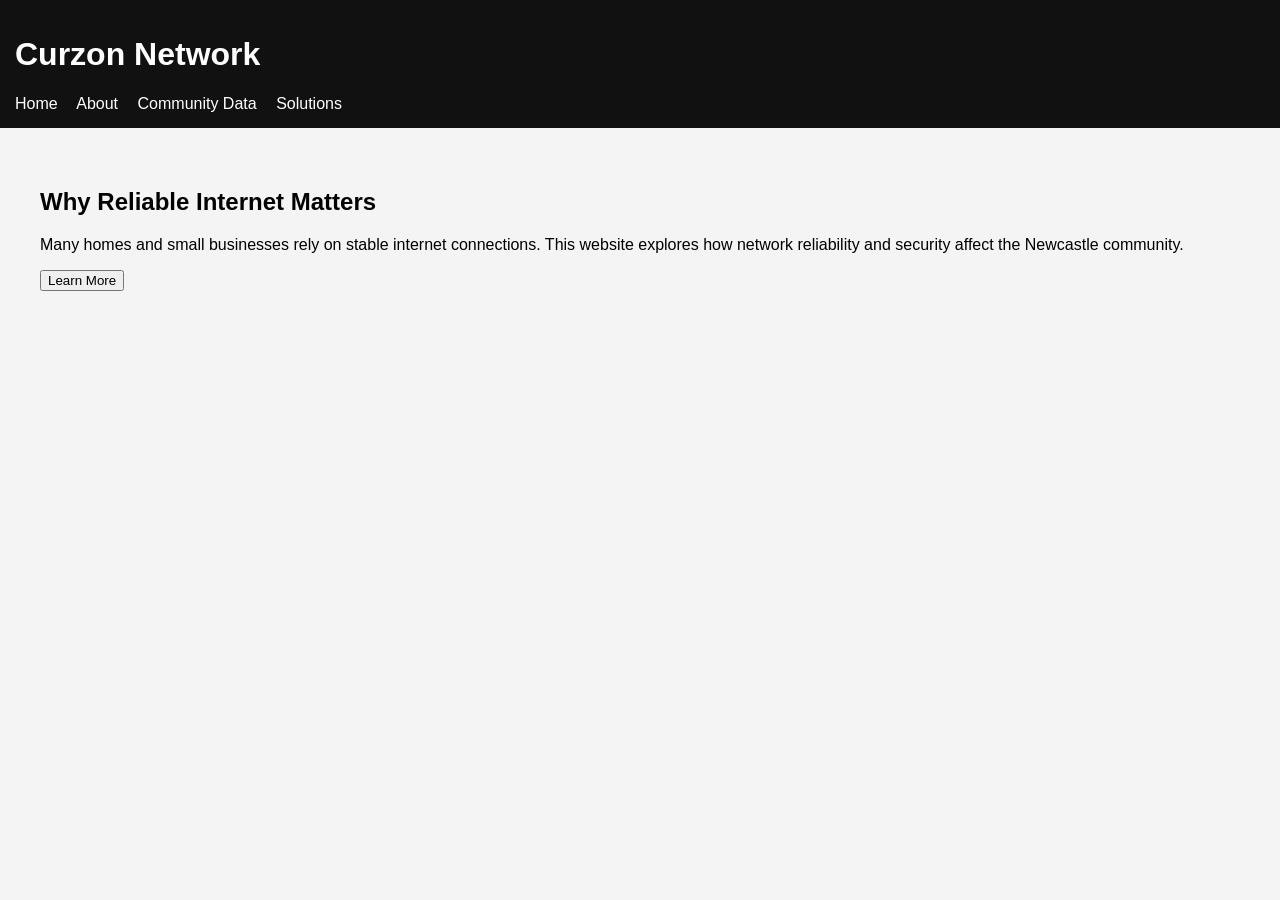
==== index.html @ c95ac4d8 "website" ====
<!DOCTYPE html>
<html>
<head>
    <title>Curzon Network | Reliable Internet for the Community</title>
    <link rel="stylesheet" href="css/style.css">
</head>

<body>

<header>
    <h1>Curzon Network</h1>
    <nav>
        <a href="index.html">Home</a>
        <a href="about.html">About</a>
        <a href="data.html">Community Data</a>
        <a href="solution.html">Solutions</a>
    </nav>
</header>

<section>
    <h2>Why Reliable Internet Matters</h2>
    <p>
        Many homes and small businesses rely on stable internet connections.
        This website explores how network reliability and security affect
        the Newcastle community.
    </p>

    <button onclick="showMessage()">Learn More</button>
</section>

<script src="js/script.js"></script>

</body>
</html>
---- css/style.css ----
body{
    font-family: Arial;
    margin:0;
    background:#f4f4f4;
}

header{
    background:#111;
    color:white;
    padding:15px;
}

nav a{
    color:white;
    margin-right:15px;
    text-decoration:none;
}

section{
    padding:40px;
}
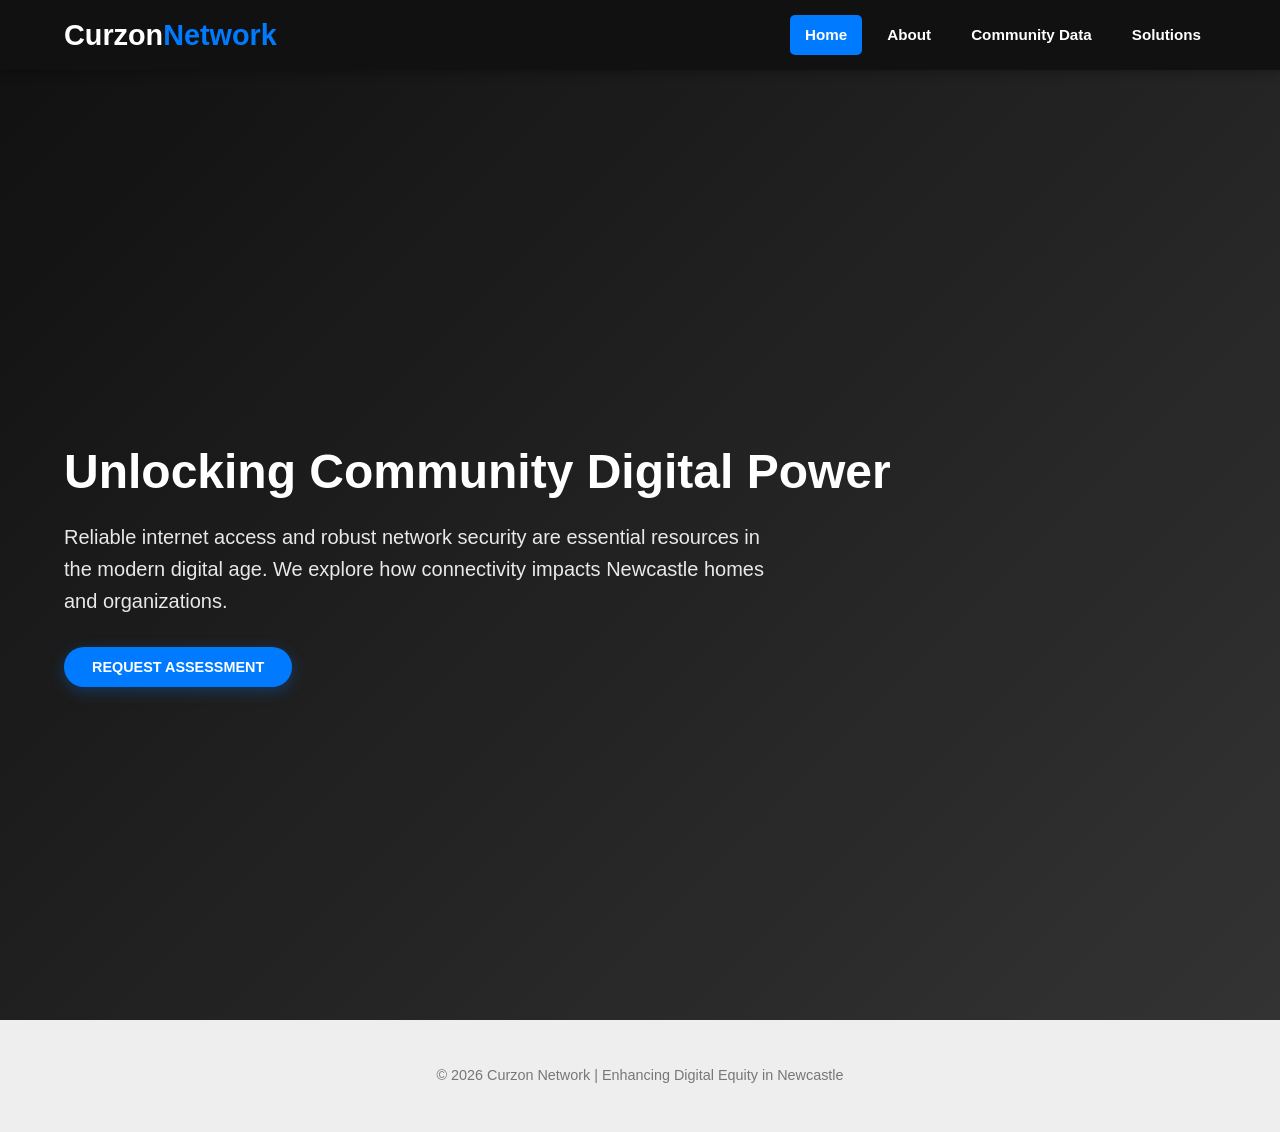
==== commit a8584528: "Website refresh" ====
--- a/index.html
+++ b/index.html
@@ -1,34 +1,39 @@
 <!DOCTYPE html>
-<html>
+<html lang="en">
 <head>
-    <title>Curzon Network | Reliable Internet for the Community</title>
+    <meta charset="UTF-8">
+    <meta name="viewport" content="width=device-width, initial-scale=1.0">
+    <title>Curzon Network | Ensuring Digital Access for All</title>
     <link rel="stylesheet" href="css/style.css">
 </head>
-
 <body>
 
 <header>
-    <h1>Curzon Network</h1>
-    <nav>
-        <a href="index.html">Home</a>
-        <a href="about.html">About</a>
-        <a href="data.html">Community Data</a>
-        <a href="solution.html">Solutions</a>
-    </nav>
+    <div class="container">
+        <h1>Curzon<span>Network</span></h1>
+        <nav>
+            <a href="index.html" class="active">Home</a>
+            <a href="about.html">About</a>
+            <a href="data.html">Community Data</a>
+            <a href="solution.html">Solutions</a>
+        </nav>
+    </div>
 </header>
 
-<section>
-    <h2>Why Reliable Internet Matters</h2>
-    <p>
-        Many homes and small businesses rely on stable internet connections.
-        This website explores how network reliability and security affect
-        the Newcastle community.
-    </p>
-
-    <button onclick="showMessage()">Learn More</button>
+<section class="hero">
+    <div class="container">
+        <h2>Unlocking Community Digital Power</h2>
+        <p>Reliable internet access and robust network security are essential resources in the modern digital age. We explore how connectivity impacts Newcastle homes and organizations.</p>
+        <button class="btn" onclick="showMessage()">Request Assessment</button>
+    </div>
 </section>
 
+<footer>
+    <div class="container">
+        <p>&copy; 2026 Curzon Network | Enhancing Digital Equity in Newcastle</p>
+    </div>
+</footer>
+
 <script src="js/script.js"></script>
-
 </body>
 </html>
--- a/css/style.css
+++ b/css/style.css
@@ -1,21 +1,209 @@
-body{
-    font-family: Arial;
-    margin:0;
-    background:#f4f4f4;
-}
-
-header{
-    background:#111;
-    color:white;
-    padding:15px;
-}
-
-nav a{
-    color:white;
-    margin-right:15px;
-    text-decoration:none;
-}
-
-section{
-    padding:40px;
+/* --- Global Styles --- */
+:root {
+  --primary-color: #f7faff; /* Soft background */
+  --secondary-color: #007bff; /* Electric Blue accent */
+  --dark-color: #111;
+  --text-dark: #333;
+  --text-light: #fff;
+  --card-bg: #fff;
+  --header-height: 70px;
+}
+
+body {
+  font-family: 'Segoe UI', Roboto, Helvetica, Arial, sans-serif;
+  margin: 0;
+  padding: 0;
+  background-color: var(--primary-color);
+  color: var(--text-dark);
+  line-height: 1.6;
+}
+
+/* --- Layout Utility --- */
+.container {
+  width: 90%;
+  max-width: 1200px;
+  margin: 0 auto;
+  padding: 0 20px;
+}
+
+/* --- Header & Navigation --- */
+header {
+  background: var(--dark-color);
+  color: var(--text-light);
+  height: var(--header-height);
+  display: flex;
+  align-items: center;
+  position: fixed; /* Keep it visible when scrolling */
+  width: 100%;
+  top: 0;
+  z-index: 1000;
+  box-shadow: 0 2px 10px rgba(0,0,0,0.3);
+}
+
+header .container {
+  display: flex;
+  justify-content: space-between;
+  align-items: center;
+}
+
+header h1 {
+  margin: 0;
+  font-size: 1.8rem;
+  font-weight: 700;
+}
+
+header h1 span {
+  color: var(--secondary-color);
+}
+
+nav {
+  display: flex;
+  gap: 10px;
+}
+
+nav a {
+  color: var(--text-light);
+  text-decoration: none;
+  font-weight: 600;
+  font-size: 0.95rem;
+  padding: 8px 15px;
+  border-radius: 5px;
+  transition: background-color 0.3sease, color 0.3sease;
+}
+
+/* Navigation Hover & Active State */
+nav a:hover, nav a.active {
+  background-color: var(--secondary-color);
+  color: var(--text-light);
+}
+
+/* --- Hero Section (Homepage) --- */
+.hero {
+  /* Using a modern gradient background */
+  background: linear-gradient(135deg, var(--dark-color) 0%, #333 100%);
+  color: var(--text-light);
+  min-height: calc(100vh - var(--header-height));
+  display: flex;
+  align-items: center;
+  margin-top: var(--header-height); /* Account for fixed header */
+  padding: 60px 0;
+}
+
+.hero h2 {
+  font-size: 3rem;
+  margin-bottom: 20px;
+  line-height: 1.2;
+}
+
+.hero p {
+  font-size: 1.25rem;
+  max-width: 700px;
+  margin-bottom: 30px;
+  opacity: 0.9;
+}
+
+/* --- Buttons --- */
+.btn {
+  display: inline-block;
+  background-color: var(--secondary-color);
+  color: var(--text-light);
+  padding: 12px 28px;
+  border: none;
+  border-radius: 50px; /* Fully rounded 'pill' button */
+  font-weight: 700;
+  text-transform: uppercase;
+  font-size: 0.9rem;
+  cursor: pointer;
+  transition: background-color 0.3s ease, transform 0.2s ease;
+  box-shadow: 0 4px 15px rgba(0,123,255,0.3);
+}
+
+.btn:hover {
+  background-color: #0056b3; /* Darker blue on hover */
+  transform: translateY(-2px); /* Slight 'lift' effect */
+}
+
+/* --- Content Sections --- */
+section.main-content {
+  padding: 80px 0;
+  margin-top: var(--header-height); /* Applied only to internal pages */
+}
+
+section.main-content h1 {
+  font-size: 2.5rem;
+  margin-bottom: 20px;
+  border-left: 5px solid var(--secondary-color);
+  padding-left: 15px;
+}
+
+section.main-content p {
+  font-size: 1.1rem;
+  margin-bottom: 20px;
+  max-width: 800px;
+}
+
+/* --- Data Grid (Community Data Page) --- */
+.data-grid {
+  display: grid;
+  grid-template-columns: repeat(auto-fit, minmax(280px, 1fr)); /* Responsive grid */
+  gap: 30px;
+  margin-top: 40px;
+}
+
+.card {
+  background-color: var(--card-bg);
+  padding: 30px;
+  border-radius: 12px;
+  box-shadow: 0 5px 25px rgba(0,0,0,0.05);
+  transition: transform 0.3s ease;
+}
+
+.card:hover {
+  transform: translateY(-5px); /* Lift card on hover */
+}
+
+.card h3 {
+  font-size: 2rem;
+  color: var(--secondary-color);
+  margin-bottom: 15px;
+  font-weight: 700;
+}
+
+.card p {
+  margin: 0;
+  font-size: 1rem;
+}
+
+/* --- Solutions Layout (Flexbox) --- */
+.solutions-content {
+  display: flex;
+  gap: 40px;
+  align-items: center;
+  margin-top: 40px;
+}
+
+.solutions-text {
+  flex: 1;
+}
+
+.solutions-image {
+  flex: 1;
+  border-radius: 12px;
+  box-shadow: 0 5px 25px rgba(0,0,0,0.05);
+  overflow: hidden;
+  height: 300px;
+  background: #ccc; /* Placeholder color, insert actual image */
+  display: flex;
+  align-items: center;
+  justify-content: center;
+  color: #666;
+}
+
+/* --- Footer --- */
+footer {
+  background: #eee;
+  padding: 30px 0;
+  text-align: center;
+  font-size: 0.9rem;
+  color: #777;
 }
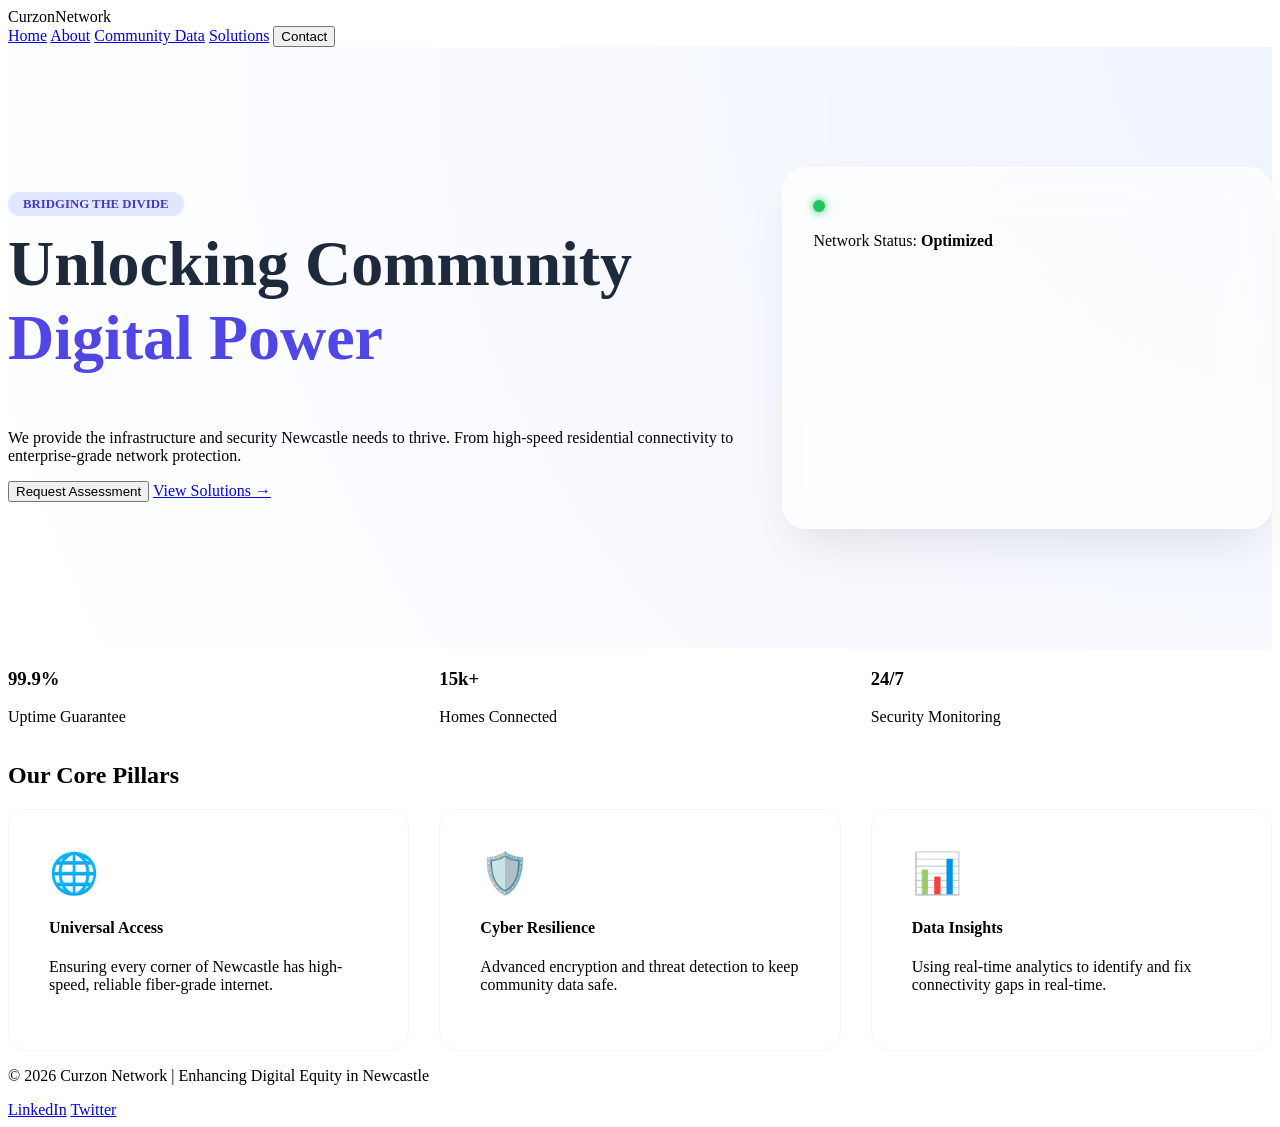
==== commit d569fb82: "gjfh" ====
--- a/index.html
+++ b/index.html
@@ -3,34 +3,97 @@
 <head>
     <meta charset="UTF-8">
     <meta name="viewport" content="width=device-width, initial-scale=1.0">
-    <title>Curzon Network | Ensuring Digital Access for All</title>
+    <title>Curzon Network | Digital Equity for Newcastle</title>
+    <link href="https://fonts.googleapis.com/css2?family=Inter:wght@300;400;600;800&display=swap" rel="stylesheet">
     <link rel="stylesheet" href="css/style.css">
 </head>
 <body>
 
 <header>
-    <div class="container">
-        <h1>Curzon<span>Network</span></h1>
+    <div class="container nav-flex">
+        <div class="logo">Curzon<span>Network</span></div>
         <nav>
             <a href="index.html" class="active">Home</a>
             <a href="about.html">About</a>
             <a href="data.html">Community Data</a>
             <a href="solution.html">Solutions</a>
+            <button class="btn-sm" onclick="showMessage()">Contact</button>
         </nav>
     </div>
 </header>
 
-<section class="hero">
-    <div class="container">
-        <h2>Unlocking Community Digital Power</h2>
-        <p>Reliable internet access and robust network security are essential resources in the modern digital age. We explore how connectivity impacts Newcastle homes and organizations.</p>
-        <button class="btn" onclick="showMessage()">Request Assessment</button>
-    </div>
-</section>
+<main>
+    <section class="hero-modern">
+        <div class="container grid-2">
+            <div class="hero-content">
+                <span class="badge">Bridging the Divide</span>
+                <h1>Unlocking Community <span>Digital Power</span></h1>
+                <p>We provide the infrastructure and security Newcastle needs to thrive. From high-speed residential connectivity to enterprise-grade network protection.</p>
+                <div class="cta-group">
+                    <button class="btn-primary" onclick="showMessage()">Request Assessment</button>
+                    <a href="solution.html" class="btn-secondary">View Solutions →</a>
+                </div>
+            </div>
+            <div class="hero-visual">
+                <div class="glass-card">
+                    <div class="status-dot"></div>
+                    <p>Network Status: <strong>Optimized</strong></p>
+                    <div class="mini-graph"></div>
+                </div>
+            </div>
+        </div>
+    </section>
+
+    <section class="stats">
+        <div class="container grid-3">
+            <div class="stat-item">
+                <h3>99.9%</h3>
+                <p>Uptime Guarantee</p>
+            </div>
+            <div class="stat-item">
+                <h3>15k+</h3>
+                <p>Homes Connected</p>
+            </div>
+            <div class="stat-item">
+                <h3>24/7</h3>
+                <p>Security Monitoring</p>
+            </div>
+        </div>
+    </section>
+
+    <section class="features">
+        <div class="container">
+            <h2 class="section-title">Our Core Pillars</h2>
+            <div class="grid-3">
+                <div class="card">
+                    <div class="icon">🌐</div>
+                    <h4>Universal Access</h4>
+                    <p>Ensuring every corner of Newcastle has high-speed, reliable fiber-grade internet.</p>
+                </div>
+                <div class="card">
+                    <div class="icon">🛡️</div>
+                    <h4>Cyber Resilience</h4>
+                    <p>Advanced encryption and threat detection to keep community data safe.</p>
+                </div>
+                <div class="card">
+                    <div class="icon">📊</div>
+                    <h4>Data Insights</h4>
+                    <p>Using real-time analytics to identify and fix connectivity gaps in real-time.</p>
+                </div>
+            </div>
+        </div>
+    </section>
+</main>
 
 <footer>
     <div class="container">
-        <p>&copy; 2026 Curzon Network | Enhancing Digital Equity in Newcastle</p>
+        <div class="footer-content">
+            <p>&copy; 2026 Curzon Network | Enhancing Digital Equity in Newcastle</p>
+            <div class="social-links">
+                <a href="#">LinkedIn</a>
+                <a href="#">Twitter</a>
+            </div>
+        </div>
     </div>
 </footer>
 
--- a/css/style.css
+++ b/css/style.css
@@ -1,209 +1,53 @@
-/* --- Global Styles --- */
-:root {
-  --primary-color: #f7faff; /* Soft background */
-  --secondary-color: #007bff; /* Electric Blue accent */
-  --dark-color: #111;
-  --text-dark: #333;
-  --text-light: #fff;
-  --card-bg: #fff;
-  --header-height: 70px;
+/* Layout Utilities */
+.grid-2 { display: grid; grid-template-columns: 1.2fr 0.8fr; gap: 40px; align-items: center; }
+.grid-3 { display: grid; grid-template-columns: repeat(3, 1fr); gap: 30px; }
+
+/* Modern Hero */
+.hero-modern {
+    padding: 120px 0;
+    background: radial-gradient(circle at top right, #f0f4ff, #ffffff);
 }
 
-body {
-  font-family: 'Segoe UI', Roboto, Helvetica, Arial, sans-serif;
-  margin: 0;
-  padding: 0;
-  background-color: var(--primary-color);
-  color: var(--text-dark);
-  line-height: 1.6;
+.badge {
+    background: #e0e7ff;
+    color: #4338ca;
+    padding: 5px 15px;
+    border-radius: 20px;
+    font-size: 0.8rem;
+    font-weight: 600;
+    text-transform: uppercase;
 }
 
-/* --- Layout Utility --- */
-.container {
-  width: 90%;
-  max-width: 1200px;
-  margin: 0 auto;
-  padding: 0 20px;
+h1 { font-size: 4rem; margin-top: 15px; color: #1e293b; }
+h1 span { color: #4f46e5; }
+
+/* Visual Elements */
+.glass-card {
+    background: rgba(255, 255, 255, 0.7);
+    backdrop-filter: blur(20px);
+    border: 1px solid white;
+    padding: 30px;
+    border-radius: 24px;
+    box-shadow: 0 25px 50px -12px rgba(0,0,0,0.1);
+    height: 300px;
+    position: relative;
 }
 
-/* --- Header & Navigation --- */
-header {
-  background: var(--dark-color);
-  color: var(--text-light);
-  height: var(--header-height);
-  display: flex;
-  align-items: center;
-  position: fixed; /* Keep it visible when scrolling */
-  width: 100%;
-  top: 0;
-  z-index: 1000;
-  box-shadow: 0 2px 10px rgba(0,0,0,0.3);
+.status-dot {
+    width: 12px; height: 12px; background: #22c55e; border-radius: 50%;
+    display: inline-block; margin-right: 8px;
+    box-shadow: 0 0 10px #22c55e;
 }
 
-header .container {
-  display: flex;
-  justify-content: space-between;
-  align-items: center;
+/* Feature Cards */
+.card {
+    background: white;
+    padding: 40px;
+    border-radius: 20px;
+    transition: 0.3s;
+    border: 1px solid #f1f5f9;
 }
 
-header h1 {
-  margin: 0;
-  font-size: 1.8rem;
-  font-weight: 700;
-}
+.card:hover { transform: translateY(-10px); box-shadow: 0 20px 25px -5px rgba(0,0,0,0.05); }
 
-header h1 span {
-  color: var(--secondary-color);
-}
-
-nav {
-  display: flex;
-  gap: 10px;
-}
-
-nav a {
-  color: var(--text-light);
-  text-decoration: none;
-  font-weight: 600;
-  font-size: 0.95rem;
-  padding: 8px 15px;
-  border-radius: 5px;
-  transition: background-color 0.3sease, color 0.3sease;
-}
-
-/* Navigation Hover & Active State */
-nav a:hover, nav a.active {
-  background-color: var(--secondary-color);
-  color: var(--text-light);
-}
-
-/* --- Hero Section (Homepage) --- */
-.hero {
-  /* Using a modern gradient background */
-  background: linear-gradient(135deg, var(--dark-color) 0%, #333 100%);
-  color: var(--text-light);
-  min-height: calc(100vh - var(--header-height));
-  display: flex;
-  align-items: center;
-  margin-top: var(--header-height); /* Account for fixed header */
-  padding: 60px 0;
-}
-
-.hero h2 {
-  font-size: 3rem;
-  margin-bottom: 20px;
-  line-height: 1.2;
-}
-
-.hero p {
-  font-size: 1.25rem;
-  max-width: 700px;
-  margin-bottom: 30px;
-  opacity: 0.9;
-}
-
-/* --- Buttons --- */
-.btn {
-  display: inline-block;
-  background-color: var(--secondary-color);
-  color: var(--text-light);
-  padding: 12px 28px;
-  border: none;
-  border-radius: 50px; /* Fully rounded 'pill' button */
-  font-weight: 700;
-  text-transform: uppercase;
-  font-size: 0.9rem;
-  cursor: pointer;
-  transition: background-color 0.3s ease, transform 0.2s ease;
-  box-shadow: 0 4px 15px rgba(0,123,255,0.3);
-}
-
-.btn:hover {
-  background-color: #0056b3; /* Darker blue on hover */
-  transform: translateY(-2px); /* Slight 'lift' effect */
-}
-
-/* --- Content Sections --- */
-section.main-content {
-  padding: 80px 0;
-  margin-top: var(--header-height); /* Applied only to internal pages */
-}
-
-section.main-content h1 {
-  font-size: 2.5rem;
-  margin-bottom: 20px;
-  border-left: 5px solid var(--secondary-color);
-  padding-left: 15px;
-}
-
-section.main-content p {
-  font-size: 1.1rem;
-  margin-bottom: 20px;
-  max-width: 800px;
-}
-
-/* --- Data Grid (Community Data Page) --- */
-.data-grid {
-  display: grid;
-  grid-template-columns: repeat(auto-fit, minmax(280px, 1fr)); /* Responsive grid */
-  gap: 30px;
-  margin-top: 40px;
-}
-
-.card {
-  background-color: var(--card-bg);
-  padding: 30px;
-  border-radius: 12px;
-  box-shadow: 0 5px 25px rgba(0,0,0,0.05);
-  transition: transform 0.3s ease;
-}
-
-.card:hover {
-  transform: translateY(-5px); /* Lift card on hover */
-}
-
-.card h3 {
-  font-size: 2rem;
-  color: var(--secondary-color);
-  margin-bottom: 15px;
-  font-weight: 700;
-}
-
-.card p {
-  margin: 0;
-  font-size: 1rem;
-}
-
-/* --- Solutions Layout (Flexbox) --- */
-.solutions-content {
-  display: flex;
-  gap: 40px;
-  align-items: center;
-  margin-top: 40px;
-}
-
-.solutions-text {
-  flex: 1;
-}
-
-.solutions-image {
-  flex: 1;
-  border-radius: 12px;
-  box-shadow: 0 5px 25px rgba(0,0,0,0.05);
-  overflow: hidden;
-  height: 300px;
-  background: #ccc; /* Placeholder color, insert actual image */
-  display: flex;
-  align-items: center;
-  justify-content: center;
-  color: #666;
-}
-
-/* --- Footer --- */
-footer {
-  background: #eee;
-  padding: 30px 0;
-  text-align: center;
-  font-size: 0.9rem;
-  color: #777;
-}+.icon { font-size: 2.5rem; margin-bottom: 20px; }
